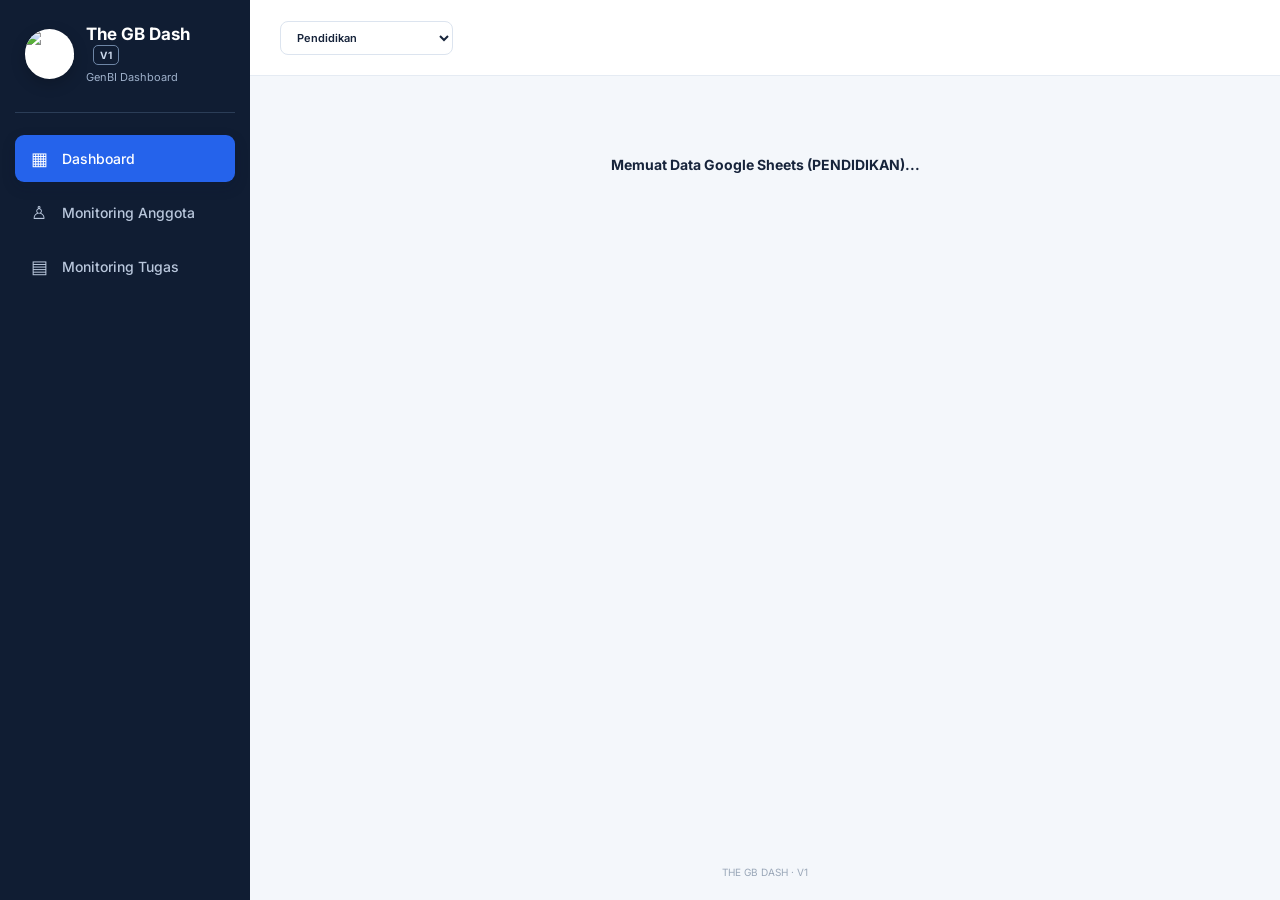
==== index.html @ dbc4c05d "Add files via upload" ====
<!DOCTYPE html>
<html lang="id">
<head>
  <meta charset="UTF-8">
  <meta name="viewport" content="width=device-width, initial-scale=1.0">
  <meta name="theme-color" content="#101d33">
  <title>The GB Dash | GenBI Dashboard</title>
  <link rel="stylesheet" href="style.css">
</head>
<body>
  <div class="app-shell">
    <aside class="sidebar" id="sidebar">
      <div class="brand">
        <div class="brand-mark"><img src="Logo Genbi.jpeg" alt="Logo GenBI"></div>
        <div class="brand-title"><strong>The GB Dash <span class="version-badge">V1</span></strong><small>GenBI Dashboard</small></div>
      </div>
      <nav class="nav">
        <button class="nav-item active" data-page="overview"><span>▦</span> Dashboard</button>
        <button class="nav-item" data-page="members"><span>♙</span> Monitoring Anggota</button>
        <button class="nav-item" data-page="tasks"><span>▤</span> Monitoring Tugas</button>
      </nav>
      <div class="nav-bottom">
        
      </div>
    </aside>

    <main class="main">
      <header class="topbar">
        <button class="mobile-menu" id="menuBtn" aria-label="Buka menu">☰</button>
        <div class="top-actions">
          <select id="divisionSelect" class="select" style="font-weight: 600; padding: 8px 12px; border-radius: 8px;">
            <option value="pendidikan">Pendidikan</option>
            <option value="inti">Pengurus Inti</option>
            <option value="pubsos">Publikasi & Sosialisasi</option>
            <option value="pengabdian">Pengabdian Masyarakat</option>
            <option value="kewirausahaan">Kewirausahaan</option>
            <option value="lingkungan">Lingkungan Hidup</option>
          </select>
        </div>
      </header>
      <section class="content" id="content"></section>
      <footer>THE GB DASH · V1</footer>
    </main>
  </div>
 <!-- Modal Add / Upload Proker -->
<dialog class="modal" id="uploadModal">
  <div style="padding:24px; max-width: 500px; width: 100%;">
    <div class="modal-head">
      <div>
        <p class="eyebrow">MONITORING PROKER</p>
        <h2 id="modalProkerTitle">Update Proker</h2>
      </div>
      <button class="icon-btn" type="button" onclick="document.getElementById('uploadModal').close()">×</button>
    </div>
    <form id="prokerForm" onsubmit="handleSaveProker(event)">
      <input type="hidden" id="formProkerId">
      
      <div class="field" style="margin-bottom:12px">
        <label>Penanggung Jawab (PIC)</label>
        <input type="text" id="formPic" placeholder="Nama PIC / Penanggung jawab">
      </div>

      <div style="display: flex; gap: 12px; margin-bottom: 12px;">
        <div class="field" style="flex: 1;">
          <label>Progres (%) [0-100]</label>
          <input type="number" id="formProgres" min="0" max="100" required>
        </div>
        <div class="field" style="flex: 1;">
          <label>Status Proker</label>
          <select id="formStatus">
            <option value="Belum Mulai">Belum Mulai</option>
            <option value="Proses">Proses</option>
            <option value="Terkendala">Terkendala</option>
            <option value="Selesai">Selesai</option>
          </select>
        </div>
      </div>

      <div class="field" style="margin-bottom:12px">
        <label>Link Bukti (Pisahkan dengan Enter jika lebih dari 1)</label>
        <textarea id="formLinkBukti" placeholder="Masukkan link gdrive, youtube, dsb..."></textarea>
      </div>

      <div class="field" style="margin-bottom:12px">
        <label>Catatan</label>
        <textarea id="formCatatan" placeholder="Catatan atau kendala proker..."></textarea>
      </div>
      
      <div class="field" style="margin-bottom:16px">
        <label>Tenggat Waktu</label>
        <input type="date" id="formTenggat">
      </div>

      <div class="modal-actions">
        <button class="btn btn-light" type="button" onclick="document.getElementById('uploadModal').close()">Batal</button>
        <button class="btn btn-primary" type="submit">Simpan Perubahan</button>
      </div>
    </form>
  </div>
</dialog>
  <div class="toast" id="toast" role="status"></div>
  <script src="script.js"></script>
</body>
</html>
---- style.css ----
@import url('https://fonts.googleapis.com/css2?family=Inter:wght@400;500;600;700;800&display=swap');
:root{--navy:#101d33;--navy2:#182b48;--blue:#2563eb;--blue2:#eaf1ff;--ink:#17243b;--muted:#71819a;--line:#e5ebf3;--bg:#f4f7fb;--white:#fff;--green:#15966a;--orange:#e88a22;--purple:#7c50d8;--shadow:0 5px 18px rgba(24,45,77,.045)}
*{box-sizing:border-box}body{margin:0;font-family:Inter,Arial,sans-serif;color:var(--ink);background:var(--bg);font-size:14px}button,input,select,textarea{font:inherit}button{cursor:pointer}.app-shell{min-height:100vh}.sidebar{position:fixed;inset:0 auto 0 0;width:250px;background:var(--navy);color:#d8e2f1;padding:24px 15px;display:flex;flex-direction:column;z-index:20}.brand{display:flex;align-items:center;gap:12px;padding:0 10px 28px;border-bottom:1px solid #2b3d57}.brand-mark{height:42px;width:42px;border-radius:13px;background:linear-gradient(145deg,#72a5ff,#2457dc);display:grid;place-items:center;font-size:24px;font-weight:800;color:white;box-shadow:0 5px 15px #0003}.brand strong{display:block;color:#fff;font-size:17px}.brand small{display:block;color:#9eb0ca;margin-top:5px;font-size:11px}.nav{display:grid;gap:7px;margin-top:22px}.nav-item{border:0;background:transparent;color:#b9c7dc;text-align:left;display:flex;align-items:center;gap:13px;padding:13px 14px;border-radius:9px;font-weight:500;transition:.15s}.nav-item span{width:20px;text-align:center;font-size:18px}.nav-item:hover{background:#203653;color:white}.nav-item.active{background:var(--blue);color:white;box-shadow:0 5px 14px #0b153333}.nav-bottom{margin-top:auto}.sidebar-foot{border-top:1px solid #2b3d57;padding:20px 10px 0;color:#9eb0ca;font-size:11px;line-height:1.8}.sidebar-foot span{color:#6f84a2}.main{margin-left:250px;min-height:100vh;display:flex;flex-direction:column}.topbar{height:76px;background:#fff;border-bottom:1px solid var(--line);display:flex;align-items:center;justify-content:space-between;padding:0 30px;gap:20px;position:sticky;top:0;z-index:10}.search-wrap{display:flex;align-items:center;gap:10px;background:#f8fafc;border:1px solid var(--line);border-radius:9px;padding:0 14px;width:min(490px,55%);height:42px;color:#8392a8}.search-wrap span{font-size:24px}.search-wrap input{border:0;outline:0;background:transparent;width:100%;color:var(--ink)}.top-actions{display:flex;align-items:center;gap:12px}.demo-pill{font-size:10px;font-weight:800;letter-spacing:.6px;color:#98641b;background:#fff5df;border-radius:20px;padding:8px 10px;white-space:nowrap}.demo-pill i{display:inline-block;width:6px;height:6px;border-radius:50%;background:#e9a12e;margin-right:5px}.avatar{width:38px;height:38px;border-radius:50%;background:#eaf1ff;color:var(--blue);display:grid;place-items:center;font-weight:800}.user-meta strong,.user-meta small{display:block}.user-meta strong{font-size:12px}.user-meta small{color:var(--muted);font-size:11px;margin-top:4px}.mobile-menu{display:none;border:0;background:none;font-size:23px}.content{padding:30px;flex:1;max-width:1700px;width:100%;margin:0 auto}.page-head{display:flex;justify-content:space-between;align-items:flex-start;gap:20px;margin-bottom:25px}.eyebrow{font-size:10px;letter-spacing:2px;font-weight:800;color:#7b8da8;margin:0 0 8px}.page-head h1{font-size:29px;letter-spacing:-.7px;margin:0 0 9px}.subtitle{margin:0;color:var(--muted);line-height:1.6}.head-actions{display:flex;gap:9px;flex-wrap:wrap}.btn{border:1px solid transparent;border-radius:8px;padding:10px 14px;font-weight:600;font-size:12px;display:inline-flex;align-items:center;justify-content:center;gap:7px}.btn-primary{background:var(--blue);color:white}.btn-primary:hover{background:#1c4fc6}.btn-light{background:white;border-color:var(--line);color:#42536b}.btn-danger{background:#fff0f0;color:#b93a3a;border-color:#f7d5d5}.stats-grid{display:grid;grid-template-columns:repeat(4,minmax(0,1fr));gap:15px;margin-bottom:18px}.stat-card{background:#fff;border:1px solid var(--line);border-radius:12px;padding:20px;box-shadow:var(--shadow);min-width:0}.stat-top{display:flex;justify-content:space-between;align-items:center;gap:8px}.stat-label{font-size:12px;color:#53647d;font-weight:600}.stat-icon{width:39px;height:39px;border-radius:12px;display:grid;place-items:center;font-size:18px}.blue{background:#eaf1ff;color:#2765df}.green{background:#e5f7ef;color:#15966a}.purple{background:#f0eaff;color:#8054d6}.orange{background:#fff1df;color:#d9821c}.stat-value{font-size:30px;font-weight:800;letter-spacing:-1px;margin:17px 0 7px}.stat-foot{font-size:11px;color:#8a98ac}.dashboard-grid{display:grid;grid-template-columns:1.5fr 1fr;gap:17px;margin-bottom:17px}.panel{background:white;border:1px solid var(--line);border-radius:12px;padding:21px;box-shadow:var(--shadow);min-width:0}.panel-head{display:flex;justify-content:space-between;align-items:center;gap:12px;margin-bottom:18px}.panel-head h2{font-size:15px;margin:0}.panel-head p{font-size:11px;color:var(--muted);margin:6px 0 0}.select,.field input,.field select,.field textarea{border:1px solid #dce4ef;border-radius:8px;background:#fff;padding:10px 11px;color:var(--ink);outline-color:#a8c4ff}.select{font-size:11px}.chart{height:210px;display:flex;align-items:flex-end;justify-content:space-around;padding:12px 10px 0;border-bottom:1px solid var(--line);background:repeating-linear-gradient(to bottom,transparent 0,transparent 48px,#edf1f7 49px,#edf1f7 50px);position:relative}.chart-empty{position:absolute;inset:0;display:grid;place-content:center;text-align:center;color:#8997aa;font-size:12px;gap:8px}.chart-empty b{font-size:24px;color:#b7c3d3}.chart-labels{display:flex;justify-content:space-around;color:#8492a7;font-size:10px;margin-top:10px}.donut-wrap{display:flex;align-items:center;justify-content:center;gap:22px;min-height:210px}.donut{width:145px;height:145px;border-radius:50%;background:conic-gradient(#dce3ed 0 100%);display:grid;place-items:center;position:relative;flex-shrink:0}.donut:after{content:"";position:absolute;width:95px;height:95px;background:white;border-radius:50%}.donut-center{z-index:1;text-align:center}.donut-center strong{display:block;font-size:23px}.donut-center small{font-size:10px;color:var(--muted)}.legend{display:grid;gap:13px;font-size:11px;min-width:120px}.legend-row{display:flex;align-items:center;gap:8px}.dot{width:9px;height:9px;border-radius:50%;display:inline-block}.legend-row strong{margin-left:auto}.activity-list{display:grid;gap:17px}.activity{display:flex;gap:11px;align-items:center}.activity-icon{width:36px;height:36px;border-radius:11px;display:grid;place-items:center;flex-shrink:0}.activity-text{min-width:0;flex:1}.activity-text strong{font-size:11px;display:block}.activity-text small{display:block;color:var(--muted);font-size:10px;margin-top:5px}.activity-time{font-size:10px;color:#91a0b3;white-space:nowrap}.lower-grid{display:grid;grid-template-columns:1.25fr 1fr;gap:17px}.table-wrap{overflow:auto}table{border-collapse:collapse;width:100%;font-size:11px;white-space:nowrap}th{background:#f5f8fc;color:#52637c;text-align:left;font-weight:700;padding:12px 11px;border-bottom:1px solid var(--line)}td{padding:13px 11px;border-bottom:1px solid #edf1f6;color:#45556d}tbody tr:last-child td{border-bottom:0}.empty-cell{text-align:center;padding:45px 10px;color:#8795a9;white-space:normal}.empty-cell strong{display:block;color:#53647d;margin:10px 0 5px;font-size:12px}.toolbar{display:flex;gap:10px;flex-wrap:wrap;margin-bottom:16px}.toolbar input,.toolbar select{border:1px solid #dce4ef;border-radius:8px;padding:10px 12px;background:white;min-width:170px;color:var(--ink)}.toolbar input{flex:1}.badge{display:inline-flex;align-items:center;border-radius:30px;padding:5px 9px;font-size:10px;font-weight:700}.badge-gray{background:#eef2f7;color:#65758c}.badge-blue{background:#e9f1ff;color:#285dc1}.badge-green{background:#e4f7ed;color:#168052}.badge-orange{background:#fff1dc;color:#a96a13}.badge-red{background:#ffebeb;color:#b63e3e}.row-actions{display:flex;gap:6px}.mini-btn{border:1px solid var(--line);background:white;border-radius:6px;padding:6px 8px;font-size:11px;color:#53647d}.mini-btn:hover{background:#f4f7fb}.section-gap{margin-top:18px}.progress-track{height:7px;border-radius:20px;background:#edf1f6;overflow:hidden;min-width:85px}.progress-fill{height:100%;background:var(--blue);border-radius:20px}.notice{padding:13px 15px;border-radius:9px;background:#fff8e9;color:#8b641d;font-size:12px;line-height:1.6;margin-bottom:18px}.settings-grid{display:grid;grid-template-columns:1fr 1fr;gap:17px}.setting-box{background:#fff;border:1px solid var(--line);border-radius:12px;padding:22px}.setting-box h2{font-size:15px;margin:0 0 9px}.setting-box p{font-size:12px;color:var(--muted);line-height:1.7}.modal{border:0;border-radius:15px;padding:0;width:min(560px,calc(100% - 28px));box-shadow:0 25px 90px #10213b44}.modal::backdrop{background:#0a1830a8;backdrop-filter:blur(3px)}.modal form{padding:24px}.modal-head{display:flex;justify-content:space-between;align-items:flex-start;margin-bottom:20px}.modal-head h2{margin:0;font-size:21px}.icon-btn{border:0;background:#f1f4f8;border-radius:8px;width:34px;height:34px;font-size:23px;color:#617089}.modal-fields{display:grid;grid-template-columns:1fr 1fr;gap:14px}.field{display:grid;gap:7px}.field.full{grid-column:1/-1}.field label{font-size:11px;font-weight:700;color:#53647d}.field input,.field select,.field textarea{width:100%;font-size:12px}.field textarea{min-height:80px;resize:vertical}.modal-actions{display:flex;justify-content:flex-end;gap:9px;margin-top:24px}.toast{position:fixed;bottom:25px;right:25px;background:#172b48;color:white;padding:13px 18px;border-radius:9px;box-shadow:0 8px 30px #10213b33;font-size:12px;opacity:0;transform:translateY(10px);transition:.2s;pointer-events:none;z-index:50}.toast.show{opacity:1;transform:translateY(0)}footer{text-align:center;color:#9aa7b8;font-size:10px;padding:15px 20px 22px}footer span{margin:0 5px}
@media(max-width:1150px){.stats-grid{grid-template-columns:repeat(2,1fr)}.dashboard-grid,.lower-grid{grid-template-columns:1fr}.content{padding:23px}.topbar{padding:0 23px}}
@media(max-width:760px){.sidebar{transform:translateX(-100%);transition:.2s}.sidebar.open{transform:translateX(0);box-shadow:20px 0 50px #07132955}.main{margin-left:0}.topbar{height:66px;padding:0 15px;gap:10px}.mobile-menu{display:block}.search-wrap{width:auto;flex:1}.search-wrap input{font-size:12px}.top-actions{gap:7px}.demo-pill,.user-meta{display:none}.content{padding:20px 14px}.page-head{flex-direction:column}.page-head h1{font-size:25px}.stats-grid{gap:10px}.stat-card{padding:15px}.stat-value{font-size:25px}.panel{padding:16px}.donut-wrap{gap:12px;flex-wrap:wrap}.settings-grid{grid-template-columns:1fr}.modal-fields{grid-template-columns:1fr}.field.full{grid-column:auto}}
.brand-mark {
  width: 50px;
  height: 50px;
  border-radius: 50%;
  overflow: hidden;
  display: flex;
  align-items: center;
  justify-content: center;
  background: white;
}

.brand-mark img {
  width: 100%;
  height: 100%;
  object-fit: contain;
}
.version-badge{display:inline-block;vertical-align:middle;margin-left:7px;padding:3px 6px;border:1px solid #6e86a6;border-radius:5px;font-size:10px;letter-spacing:.4px;color:#cbd8eb;font-weight:700}
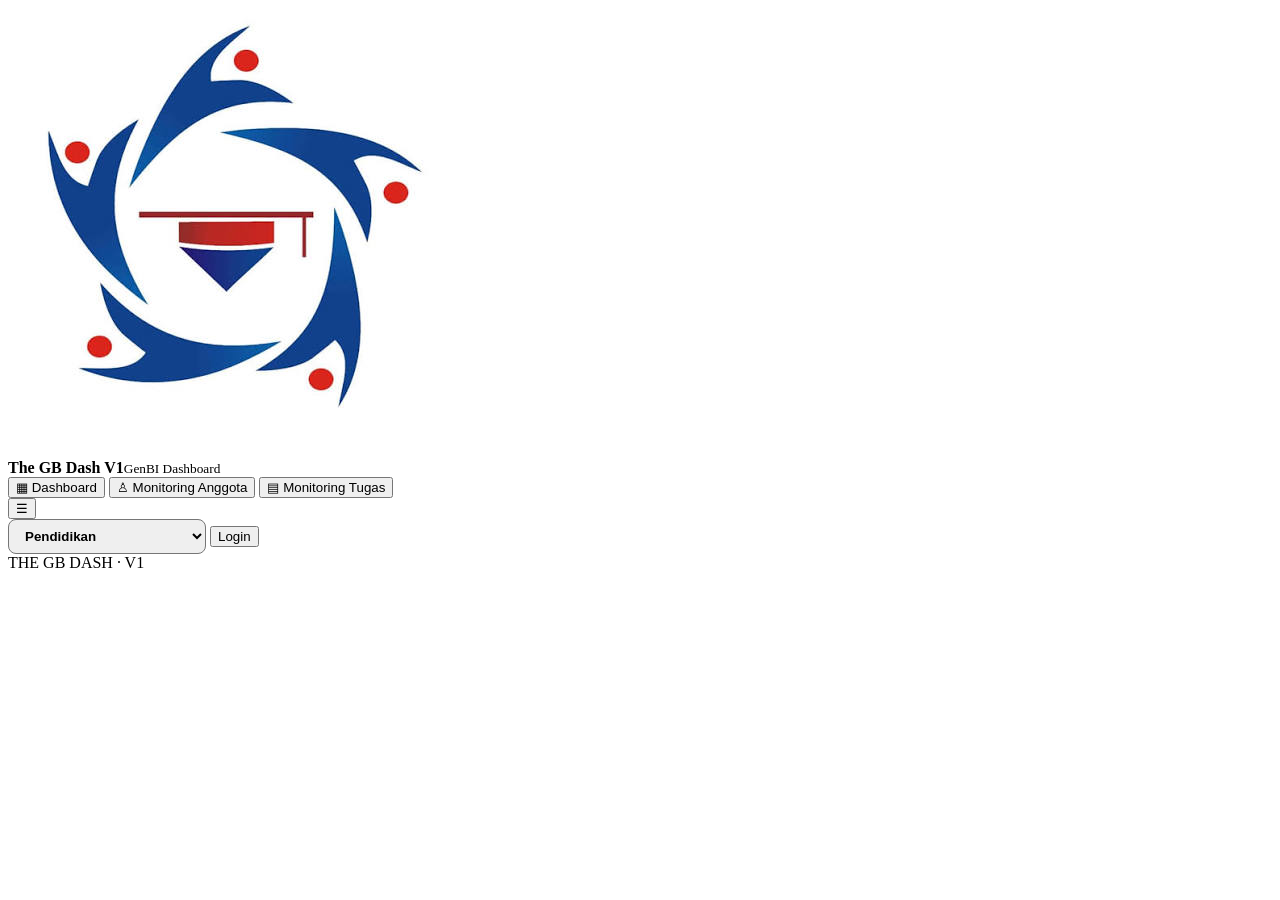
==== commit e3f7fff3: "Rename index2.html to index.html" ====
--- a/index.html
+++ b/index.html
@@ -1,104 +1,159 @@
-<!DOCTYPE html>
-<html lang="id">
-<head>
-  <meta charset="UTF-8">
-  <meta name="viewport" content="width=device-width, initial-scale=1.0">
-  <meta name="theme-color" content="#101d33">
-  <title>The GB Dash | GenBI Dashboard</title>
-  <link rel="stylesheet" href="style.css">
-</head>
-<body>
-  <div class="app-shell">
-    <aside class="sidebar" id="sidebar">
-      <div class="brand">
-        <div class="brand-mark"><img src="Logo Genbi.jpeg" alt="Logo GenBI"></div>
-        <div class="brand-title"><strong>The GB Dash <span class="version-badge">V1</span></strong><small>GenBI Dashboard</small></div>
-      </div>
-      <nav class="nav">
-        <button class="nav-item active" data-page="overview"><span>▦</span> Dashboard</button>
-        <button class="nav-item" data-page="members"><span>♙</span> Monitoring Anggota</button>
-        <button class="nav-item" data-page="tasks"><span>▤</span> Monitoring Tugas</button>
-      </nav>
-      <div class="nav-bottom">
-        
-      </div>
-    </aside>
-
-    <main class="main">
-      <header class="topbar">
-        <button class="mobile-menu" id="menuBtn" aria-label="Buka menu">☰</button>
-        <div class="top-actions">
-          <select id="divisionSelect" class="select" style="font-weight: 600; padding: 8px 12px; border-radius: 8px;">
-            <option value="pendidikan">Pendidikan</option>
-            <option value="inti">Pengurus Inti</option>
-            <option value="pubsos">Publikasi & Sosialisasi</option>
-            <option value="pengabdian">Pengabdian Masyarakat</option>
-            <option value="kewirausahaan">Kewirausahaan</option>
-            <option value="lingkungan">Lingkungan Hidup</option>
-          </select>
-        </div>
-      </header>
-      <section class="content" id="content"></section>
-      <footer>THE GB DASH · V1</footer>
-    </main>
-  </div>
- <!-- Modal Add / Upload Proker -->
-<dialog class="modal" id="uploadModal">
-  <div style="padding:24px; max-width: 500px; width: 100%;">
-    <div class="modal-head">
-      <div>
-        <p class="eyebrow">MONITORING PROKER</p>
-        <h2 id="modalProkerTitle">Update Proker</h2>
-      </div>
-      <button class="icon-btn" type="button" onclick="document.getElementById('uploadModal').close()">×</button>
-    </div>
-    <form id="prokerForm" onsubmit="handleSaveProker(event)">
-      <input type="hidden" id="formProkerId">
-      
-      <div class="field" style="margin-bottom:12px">
-        <label>Penanggung Jawab (PIC)</label>
-        <input type="text" id="formPic" placeholder="Nama PIC / Penanggung jawab">
-      </div>
-
-      <div style="display: flex; gap: 12px; margin-bottom: 12px;">
-        <div class="field" style="flex: 1;">
-          <label>Progres (%) [0-100]</label>
-          <input type="number" id="formProgres" min="0" max="100" required>
-        </div>
-        <div class="field" style="flex: 1;">
-          <label>Status Proker</label>
-          <select id="formStatus">
-            <option value="Belum Mulai">Belum Mulai</option>
-            <option value="Proses">Proses</option>
-            <option value="Terkendala">Terkendala</option>
-            <option value="Selesai">Selesai</option>
-          </select>
-        </div>
-      </div>
-
-      <div class="field" style="margin-bottom:12px">
-        <label>Link Bukti (Pisahkan dengan Enter jika lebih dari 1)</label>
-        <textarea id="formLinkBukti" placeholder="Masukkan link gdrive, youtube, dsb..."></textarea>
-      </div>
-
-      <div class="field" style="margin-bottom:12px">
-        <label>Catatan</label>
-        <textarea id="formCatatan" placeholder="Catatan atau kendala proker..."></textarea>
-      </div>
-      
-      <div class="field" style="margin-bottom:16px">
-        <label>Tenggat Waktu</label>
-        <input type="date" id="formTenggat">
-      </div>
-
-      <div class="modal-actions">
-        <button class="btn btn-light" type="button" onclick="document.getElementById('uploadModal').close()">Batal</button>
-        <button class="btn btn-primary" type="submit">Simpan Perubahan</button>
-      </div>
-    </form>
-  </div>
-</dialog>
-  <div class="toast" id="toast" role="status"></div>
-  <script src="script.js"></script>
-</body>
-</html>+<!DOCTYPE html>
+<html lang="id">
+<head>
+  <meta charset="UTF-8">
+  <meta name="viewport" content="width=device-width, initial-scale=1.0">
+  <meta name="theme-color" content="#101d33">
+  <title>The GB Dash | GenBI Dashboard</title>
+  <link rel="stylesheet" href="style.css">
+</head>
+<body>
+  <div class="app-shell">
+    <aside class="sidebar" id="sidebar">
+      <div class="brand">
+        <div class="brand-mark"><img src="Logo Genbi.jpeg" alt="Logo GenBI"></div>
+        <div class="brand-title"><strong>The GB Dash <span class="version-badge">V1</span></strong><small>GenBI Dashboard</small></div>
+      </div>
+      <nav class="nav">
+        <button class="nav-item active" data-page="overview"><span>▦</span> Dashboard</button>
+        <button class="nav-item" data-page="members"><span>♙</span> Monitoring Anggota</button>
+        <button class="nav-item" data-page="tasks"><span>▤</span> Monitoring Tugas</button>
+      </nav>
+      <div class="nav-bottom">
+        
+      </div>
+    </aside>
+
+    <!-- Tambahan id="mainContent" untuk fungsi toggle sidebar -->
+    <main class="main" id="mainContent">
+      <header class="topbar">
+        <button class="mobile-menu" id="menuBtn" aria-label="Buka menu">☰</button>
+        <div class="top-actions">
+          <select id="divisionSelect" class="select" style="font-weight: 600; padding: 8px 12px; border-radius: 8px;">
+            <option value="pendidikan">Pendidikan</option>
+            <option value="inti">Pengurus Inti</option>
+            <option value="pubsos">Publikasi & Sosialisasi</option>
+            <option value="pengabdian">Pengabdian Masyarakat</option>
+            <option value="kewirausahaan">Kewirausahaan</option>
+            <option value="lingkungan">Lingkungan Hidup</option>
+          </select>
+          <!-- Tambahan Tombol Login Sistem -->
+          <button class="btn btn-primary" id="loginBtn" onclick="handleAuth()">Login</button>
+        </div>
+      </header>
+      <section class="content" id="content"></section>
+      <footer>THE GB DASH · V1</footer>
+    </main>
+  </div>
+  
+ <!-- Modal Add / Upload Proker (KODE ASLI) -->
+<dialog class="modal" id="uploadModal">
+  <div style="padding:24px; max-width: 500px; width: 100%;">
+    <div class="modal-head">
+      <div>
+        <p class="eyebrow">MONITORING PROKER</p>
+        <h2 id="modalProkerTitle">Update Proker</h2>
+      </div>
+      <button class="icon-btn" type="button" onclick="document.getElementById('uploadModal').close()">×</button>
+    </div>
+    <form id="prokerForm" onsubmit="handleSaveProker(event)">
+      <input type="hidden" id="formProkerId">
+      
+      <div class="field" style="margin-bottom:12px">
+        <label>Penanggung Jawab (PIC)</label>
+        <input type="text" id="formPic" placeholder="Nama PIC / Penanggung jawab">
+      </div>
+
+      <div style="display: flex; gap: 12px; margin-bottom: 12px;">
+        <div class="field" style="flex: 1;">
+          <label>Progres (%) [0-100]</label>
+          <input type="number" id="formProgres" min="0" max="100" required>
+        </div>
+        <div class="field" style="flex: 1;">
+          <label>Status Proker</label>
+          <select id="formStatus">
+            <option value="Belum Mulai">Belum Mulai</option>
+            <option value="Proses">Proses</option>
+            <option value="Terkendala">Terkendala</option>
+            <option value="Selesai">Selesai</option>
+          </select>
+        </div>
+      </div>
+
+      <div class="field" style="margin-bottom:12px">
+        <label>Link Bukti (Pisahkan dengan Enter jika lebih dari 1)</label>
+        <textarea id="formLinkBukti" placeholder="Masukkan link gdrive, youtube, dsb..."></textarea>
+      </div>
+
+      <div class="field" style="margin-bottom:12px">
+        <label>Catatan</label>
+        <textarea id="formCatatan" placeholder="Catatan atau kendala proker..."></textarea>
+      </div>
+      
+      <div class="field" style="margin-bottom:16px">
+        <label>Tenggat Waktu</label>
+        <input type="date" id="formTenggat">
+      </div>
+
+      <div class="modal-actions">
+        <button class="btn btn-light" type="button" onclick="document.getElementById('uploadModal').close()">Batal</button>
+        <button class="btn btn-primary" type="submit">Simpan Perubahan</button>
+      </div>
+    </form>
+  </div>
+</dialog>
+
+<!-- TAMBAHAN BARU: Modal Detail Anggota -->
+<dialog class="modal" id="memberModal">
+  <div style="padding:24px; max-width: 650px; width: 100%;">
+    <div class="modal-head">
+      <div>
+        <p class="eyebrow">DETAIL ANGGOTA</p>
+        <h2 id="detailNama">Nama Lengkap</h2>
+      </div>
+      <button class="icon-btn" type="button" onclick="document.getElementById('memberModal').close()">×</button>
+    </div>
+    <div class="stats-grid" id="detailStats" style="margin-bottom: 20px;"></div>
+    <div class="panel">
+      <div class="panel-head">
+        <div>
+          <h2>Riwayat Aktivitas & Poin</h2>
+          <p>Hanya menampilkan riwayat dan poin untuk anggota terkait.</p>
+        </div>
+      </div>
+      <div class="table-wrap">
+        <table>
+          <thead>
+            <tr>
+              <th style="width: 120px;">Tanggal</th>
+              <th>Aktivitas & Catatan</th>
+            </tr>
+          </thead>
+          <tbody id="detailTrackerBody">
+            <tr><td colspan="2" class="empty-cell">Memuat riwayat...</td></tr>
+          </tbody>
+        </table>
+      </div>
+    </div>
+  </div>
+</dialog>
+
+<!-- TAMBAHAN BARU: Modal Viewer Bukti -->
+<dialog class="modal" id="buktiModal">
+  <div style="padding:24px; max-width: 800px; width: 100%; height: 75vh; display: flex; flex-direction: column;">
+    <div class="modal-head">
+      <div>
+        <p class="eyebrow">VIEWER DOKUMEN</p>
+        <h2>Bukti Proker</h2>
+      </div>
+      <button class="icon-btn" type="button" onclick="document.getElementById('buktiModal').close()">×</button>
+    </div>
+    <div id="buktiContent" style="flex:1; overflow:auto; background:#f4f7fb; border-radius:12px; padding: 10px; display: grid; place-items: center;">
+    </div>
+  </div>
+</dialog>
+
+  <div class="toast" id="toast" role="status"></div>
+  <script src="script.js"></script>
+</body>
+</html>
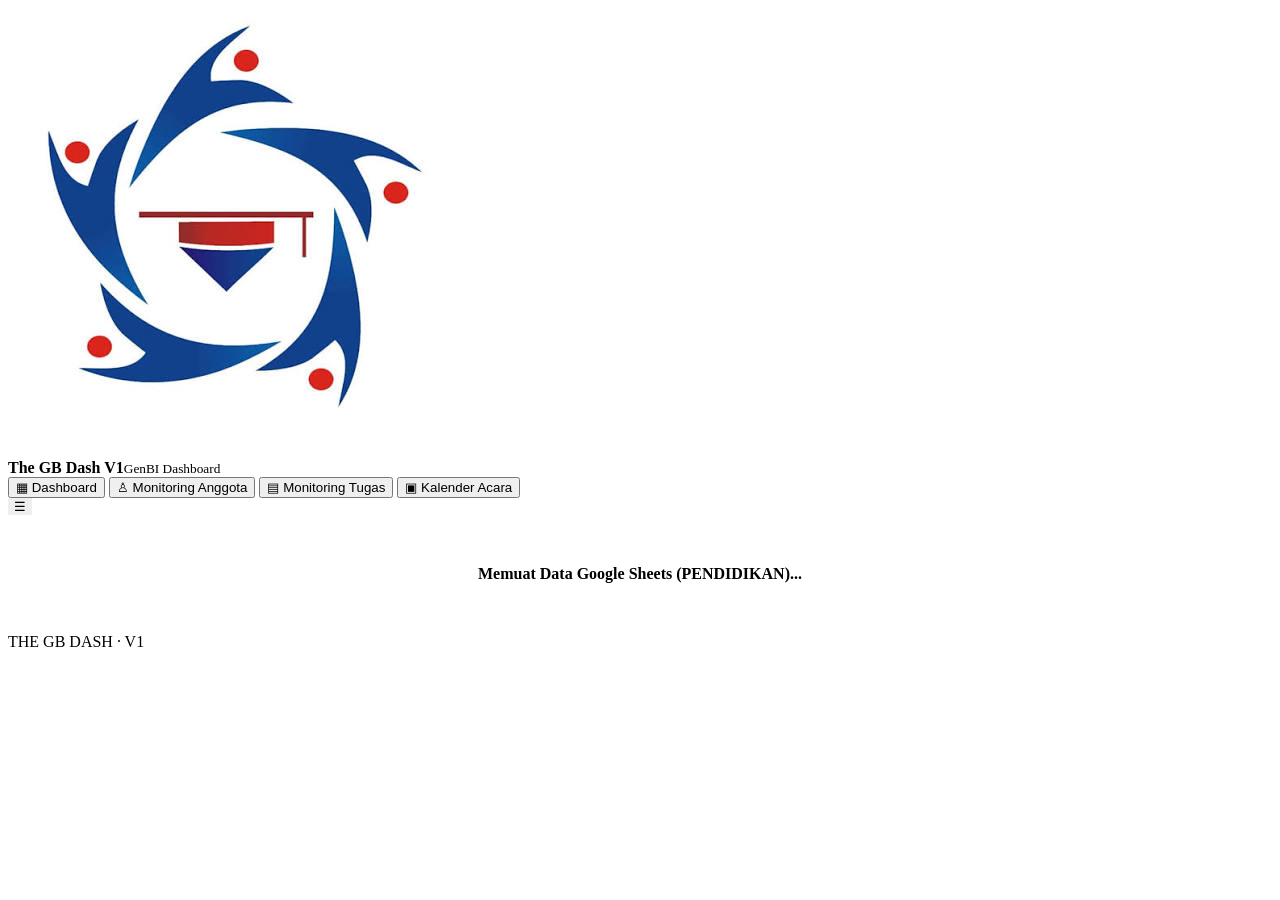
==== commit 344bcf67: "Update index.html" ====
--- a/index.html
+++ b/index.html
@@ -18,141 +18,23 @@
         <button class="nav-item active" data-page="overview"><span>▦</span> Dashboard</button>
         <button class="nav-item" data-page="members"><span>♙</span> Monitoring Anggota</button>
         <button class="nav-item" data-page="tasks"><span>▤</span> Monitoring Tugas</button>
+        <button class="nav-item" data-page="activities"><span>▣</span> Kalender Acara</button>
       </nav>
       <div class="nav-bottom">
         
       </div>
     </aside>
 
-    <!-- Tambahan id="mainContent" untuk fungsi toggle sidebar -->
-    <main class="main" id="mainContent">
+    <main class="main">
       <header class="topbar">
         <button class="mobile-menu" id="menuBtn" aria-label="Buka menu">☰</button>
-        <div class="top-actions">
-          <select id="divisionSelect" class="select" style="font-weight: 600; padding: 8px 12px; border-radius: 8px;">
-            <option value="pendidikan">Pendidikan</option>
-            <option value="inti">Pengurus Inti</option>
-            <option value="pubsos">Publikasi & Sosialisasi</option>
-            <option value="pengabdian">Pengabdian Masyarakat</option>
-            <option value="kewirausahaan">Kewirausahaan</option>
-            <option value="lingkungan">Lingkungan Hidup</option>
-          </select>
-          <!-- Tambahan Tombol Login Sistem -->
-          <button class="btn btn-primary" id="loginBtn" onclick="handleAuth()">Login</button>
-        </div>
+        
       </header>
       <section class="content" id="content"></section>
       <footer>THE GB DASH · V1</footer>
     </main>
   </div>
-  
- <!-- Modal Add / Upload Proker (KODE ASLI) -->
-<dialog class="modal" id="uploadModal">
-  <div style="padding:24px; max-width: 500px; width: 100%;">
-    <div class="modal-head">
-      <div>
-        <p class="eyebrow">MONITORING PROKER</p>
-        <h2 id="modalProkerTitle">Update Proker</h2>
-      </div>
-      <button class="icon-btn" type="button" onclick="document.getElementById('uploadModal').close()">×</button>
-    </div>
-    <form id="prokerForm" onsubmit="handleSaveProker(event)">
-      <input type="hidden" id="formProkerId">
-      
-      <div class="field" style="margin-bottom:12px">
-        <label>Penanggung Jawab (PIC)</label>
-        <input type="text" id="formPic" placeholder="Nama PIC / Penanggung jawab">
-      </div>
-
-      <div style="display: flex; gap: 12px; margin-bottom: 12px;">
-        <div class="field" style="flex: 1;">
-          <label>Progres (%) [0-100]</label>
-          <input type="number" id="formProgres" min="0" max="100" required>
-        </div>
-        <div class="field" style="flex: 1;">
-          <label>Status Proker</label>
-          <select id="formStatus">
-            <option value="Belum Mulai">Belum Mulai</option>
-            <option value="Proses">Proses</option>
-            <option value="Terkendala">Terkendala</option>
-            <option value="Selesai">Selesai</option>
-          </select>
-        </div>
-      </div>
-
-      <div class="field" style="margin-bottom:12px">
-        <label>Link Bukti (Pisahkan dengan Enter jika lebih dari 1)</label>
-        <textarea id="formLinkBukti" placeholder="Masukkan link gdrive, youtube, dsb..."></textarea>
-      </div>
-
-      <div class="field" style="margin-bottom:12px">
-        <label>Catatan</label>
-        <textarea id="formCatatan" placeholder="Catatan atau kendala proker..."></textarea>
-      </div>
-      
-      <div class="field" style="margin-bottom:16px">
-        <label>Tenggat Waktu</label>
-        <input type="date" id="formTenggat">
-      </div>
-
-      <div class="modal-actions">
-        <button class="btn btn-light" type="button" onclick="document.getElementById('uploadModal').close()">Batal</button>
-        <button class="btn btn-primary" type="submit">Simpan Perubahan</button>
-      </div>
-    </form>
-  </div>
-</dialog>
-
-<!-- TAMBAHAN BARU: Modal Detail Anggota -->
-<dialog class="modal" id="memberModal">
-  <div style="padding:24px; max-width: 650px; width: 100%;">
-    <div class="modal-head">
-      <div>
-        <p class="eyebrow">DETAIL ANGGOTA</p>
-        <h2 id="detailNama">Nama Lengkap</h2>
-      </div>
-      <button class="icon-btn" type="button" onclick="document.getElementById('memberModal').close()">×</button>
-    </div>
-    <div class="stats-grid" id="detailStats" style="margin-bottom: 20px;"></div>
-    <div class="panel">
-      <div class="panel-head">
-        <div>
-          <h2>Riwayat Aktivitas & Poin</h2>
-          <p>Hanya menampilkan riwayat dan poin untuk anggota terkait.</p>
-        </div>
-      </div>
-      <div class="table-wrap">
-        <table>
-          <thead>
-            <tr>
-              <th style="width: 120px;">Tanggal</th>
-              <th>Aktivitas & Catatan</th>
-            </tr>
-          </thead>
-          <tbody id="detailTrackerBody">
-            <tr><td colspan="2" class="empty-cell">Memuat riwayat...</td></tr>
-          </tbody>
-        </table>
-      </div>
-    </div>
-  </div>
-</dialog>
-
-<!-- TAMBAHAN BARU: Modal Viewer Bukti -->
-<dialog class="modal" id="buktiModal">
-  <div style="padding:24px; max-width: 800px; width: 100%; height: 75vh; display: flex; flex-direction: column;">
-    <div class="modal-head">
-      <div>
-        <p class="eyebrow">VIEWER DOKUMEN</p>
-        <h2>Bukti Proker</h2>
-      </div>
-      <button class="icon-btn" type="button" onclick="document.getElementById('buktiModal').close()">×</button>
-    </div>
-    <div id="buktiContent" style="flex:1; overflow:auto; background:#f4f7fb; border-radius:12px; padding: 10px; display: grid; place-items: center;">
-    </div>
-  </div>
-</dialog>
-
+  <dialog class="modal" id="detailModal"><div style="padding:24px"><div class="modal-head"><div><p class="eyebrow">DETAIL ACARA</p><h2 id="detailTitle">Detail Acara</h2></div><button class="icon-btn" type="button" aria-label="Tutup" onclick="document.getElementById('detailModal').close()">×</button></div><div id="detailBody" class="detail-body"></div><div class="modal-actions"><button class="btn btn-light" type="button" onclick="document.getElementById('detailModal').close()">Tutup</button></div></div></dialog>
   <div class="toast" id="toast" role="status"></div>
   <script src="script.js"></script>
 </body>
--- a/style.css
+++ b/style.css
@@ -0,0 +1,48 @@
+/* ================= TAMBAHAN FITUR V1.1 ================= */
+/* Sidebar Toggle & Animations */
+.sidebar { transition: transform 0.3s ease, width 0.3s ease; }
+.main { transition: margin-left 0.3s ease; }
+
+.sidebar.collapsed { width: 85px; }
+.sidebar.collapsed .brand-title,
+.sidebar.collapsed .sidebar-foot { display: none; }
+.sidebar.collapsed .nav-item { flex-direction: column; text-align: center; font-size: 10px; gap: 5px; padding: 12px 5px; }
+.sidebar.collapsed .nav-item span { font-size: 22px; width: auto; }
+.main.expanded { margin-left: 85px; }
+
+/* Responsive adjustments */
+@media (max-width: 760px) {
+  .desktop-menu { display: none !important; }
+  .sidebar.collapsed { width: 250px; transform: translateX(-100%); } /* reset ke default hp */
+  .main.expanded { margin-left: 0; }
+}
+
+/* Modal extra styling */
+.modal::backdrop { background: rgba(10, 24, 48, 0.65); backdrop-filter: blur(4px); }
+.modal { animation: modalFadeIn 0.3s ease forwards; }
+
+@keyframes modalFadeIn {
+  from { opacity: 0; transform: translateY(-20px); }
+  to { opacity: 1; transform: translateY(0); }
+}
+
+.auth-badge {
+  display: inline-block; padding: 6px 12px; border-radius: 20px;
+  background: var(--blue2); color: var(--blue); font-weight: 700; font-size: 12px;
+}
+.logout-btn {
+  background: #fff0f0; color: #b93a3a; padding: 6px 12px; border-radius: 20px; border: none; font-size:12px; font-weight:600; cursor:pointer;
+}
+.logout-btn:hover { background: #f7d5d5; }
+/* --- TAMBAHAN UNTUK FITUR BARU --- */
+.sidebar { transition: transform 0.3s ease, width 0.3s ease, padding 0.3s ease; overflow-x: hidden; }
+.sidebar.collapsed { width: 0; padding: 24px 0; transform: translateX(-100%); }
+.main { transition: margin-left 0.3s ease; }
+.main.expanded { margin-left: 0; }
+
+@media(min-width: 761px){
+  .mobile-menu { display: block !important; cursor: pointer; border: 1px solid var(--line); }
+}
+
+iframe { border-radius: 8px; }
+.mini-btn { cursor: pointer; }
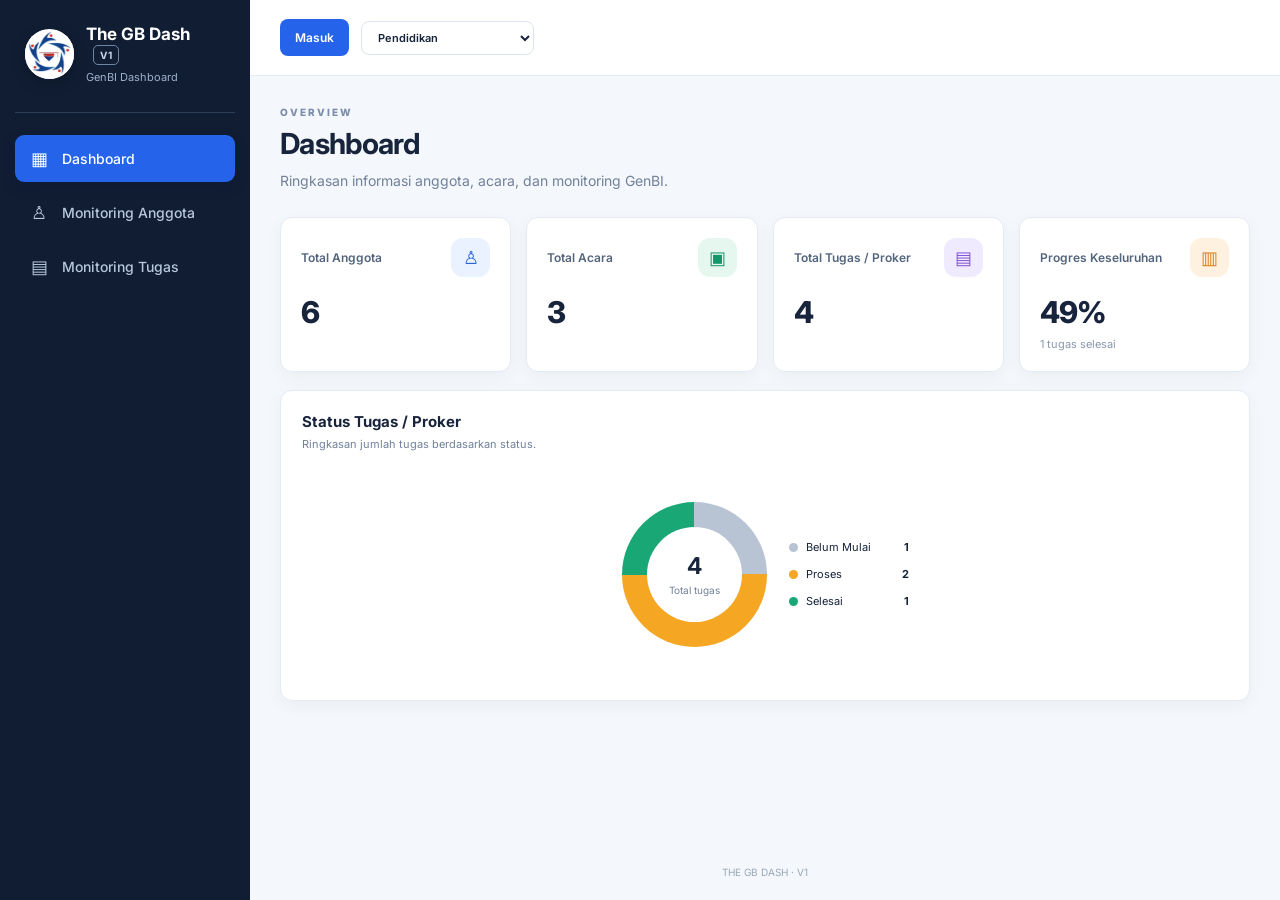
==== commit de095b47: "Update index.html" ====
--- a/index.html
+++ b/index.html
@@ -18,7 +18,6 @@
         <button class="nav-item active" data-page="overview"><span>▦</span> Dashboard</button>
         <button class="nav-item" data-page="members"><span>♙</span> Monitoring Anggota</button>
         <button class="nav-item" data-page="tasks"><span>▤</span> Monitoring Tugas</button>
-        <button class="nav-item" data-page="activities"><span>▣</span> Kalender Acara</button>
       </nav>
       <div class="nav-bottom">
         
@@ -28,13 +27,79 @@
     <main class="main">
       <header class="topbar">
         <button class="mobile-menu" id="menuBtn" aria-label="Buka menu">☰</button>
-        
+        <div class="top-actions">
+          <button class="btn btn-primary" id="loginBtn" type="button" onclick="toast('Login Google segera hadir (Tahap 2)')">Masuk</button>
+          <span id="userBadge" class="demo-pill" style="display:none"></span>
+          <select id="divisionSelect" class="select" style="font-weight: 600; padding: 8px 12px; border-radius: 8px;">
+            <option value="pendidikan">Pendidikan</option>
+            <option value="inti">Pengurus Inti</option>
+            <option value="pubsos">Publikasi & Sosialisasi</option>
+            <option value="pengabdian">Pengabdian Masyarakat</option>
+            <option value="kewirausahaan">Kewirausahaan</option>
+            <option value="lingkungan">Lingkungan Hidup</option>
+          </select>
+        </div>
       </header>
       <section class="content" id="content"></section>
       <footer>THE GB DASH · V1</footer>
     </main>
   </div>
-  <dialog class="modal" id="detailModal"><div style="padding:24px"><div class="modal-head"><div><p class="eyebrow">DETAIL ACARA</p><h2 id="detailTitle">Detail Acara</h2></div><button class="icon-btn" type="button" aria-label="Tutup" onclick="document.getElementById('detailModal').close()">×</button></div><div id="detailBody" class="detail-body"></div><div class="modal-actions"><button class="btn btn-light" type="button" onclick="document.getElementById('detailModal').close()">Tutup</button></div></div></dialog>
+ <!-- Modal Add / Upload Proker -->
+<dialog class="modal" id="uploadModal">
+  <div style="padding:24px; max-width: 500px; width: 100%;">
+    <div class="modal-head">
+      <div>
+        <p class="eyebrow">MONITORING PROKER</p>
+        <h2 id="modalProkerTitle">Update Proker</h2>
+      </div>
+      <button class="icon-btn" type="button" onclick="document.getElementById('uploadModal').close()">×</button>
+    </div>
+    <form id="prokerForm" onsubmit="handleSaveProker(event)">
+      <input type="hidden" id="formProkerId">
+      
+      <div class="field" style="margin-bottom:12px">
+        <label>Penanggung Jawab (PIC)</label>
+        <input type="text" id="formPic" placeholder="Nama PIC / Penanggung jawab">
+      </div>
+
+      <div style="display: flex; gap: 12px; margin-bottom: 12px;">
+        <div class="field" style="flex: 1;">
+          <label>Progres (%) [0-100]</label>
+          <input type="number" id="formProgres" min="0" max="100" required>
+        </div>
+        <div class="field" style="flex: 1;">
+          <label>Status Proker</label>
+          <select id="formStatus">
+            <option value="Belum Mulai">Belum Mulai</option>
+            <option value="Proses">Proses</option>
+            <option value="Terkendala">Terkendala</option>
+            <option value="Selesai">Selesai</option>
+          </select>
+        </div>
+      </div>
+
+      <div class="field" style="margin-bottom:12px">
+        <label>Link Bukti (Pisahkan dengan Enter jika lebih dari 1)</label>
+        <textarea id="formLinkBukti" placeholder="Masukkan link gdrive, youtube, dsb..."></textarea>
+      </div>
+
+      <div class="field" style="margin-bottom:12px">
+        <label>Catatan</label>
+        <textarea id="formCatatan" placeholder="Catatan atau kendala proker..."></textarea>
+      </div>
+      
+      <div class="field" style="margin-bottom:16px">
+        <label>Tenggat Waktu</label>
+        <input type="date" id="formTenggat">
+      </div>
+
+      <div class="modal-actions">
+        <button class="btn btn-light" type="button" onclick="document.getElementById('uploadModal').close()">Batal</button>
+        <button class="btn btn-primary" type="submit">Simpan Perubahan</button>
+      </div>
+    </form>
+  </div>
+</dialog>
   <div class="toast" id="toast" role="status"></div>
   <script src="script.js"></script>
 </body>
--- a/style.css
+++ b/style.css
@@ -1,48 +1,22 @@
-/* ================= TAMBAHAN FITUR V1.1 ================= */
-/* Sidebar Toggle & Animations */
-.sidebar { transition: transform 0.3s ease, width 0.3s ease; }
-.main { transition: margin-left 0.3s ease; }
-
-.sidebar.collapsed { width: 85px; }
-.sidebar.collapsed .brand-title,
-.sidebar.collapsed .sidebar-foot { display: none; }
-.sidebar.collapsed .nav-item { flex-direction: column; text-align: center; font-size: 10px; gap: 5px; padding: 12px 5px; }
-.sidebar.collapsed .nav-item span { font-size: 22px; width: auto; }
-.main.expanded { margin-left: 85px; }
-
-/* Responsive adjustments */
-@media (max-width: 760px) {
-  .desktop-menu { display: none !important; }
-  .sidebar.collapsed { width: 250px; transform: translateX(-100%); } /* reset ke default hp */
-  .main.expanded { margin-left: 0; }
+@import url('https://fonts.googleapis.com/css2?family=Inter:wght@400;500;600;700;800&display=swap');
+:root{--navy:#101d33;--navy2:#182b48;--blue:#2563eb;--blue2:#eaf1ff;--ink:#17243b;--muted:#71819a;--line:#e5ebf3;--bg:#f4f7fb;--white:#fff;--green:#15966a;--orange:#e88a22;--purple:#7c50d8;--shadow:0 5px 18px rgba(24,45,77,.045)}
+*{box-sizing:border-box}body{margin:0;font-family:Inter,Arial,sans-serif;color:var(--ink);background:var(--bg);font-size:14px}button,input,select,textarea{font:inherit}button{cursor:pointer}.app-shell{min-height:100vh}.sidebar{position:fixed;inset:0 auto 0 0;width:250px;background:var(--navy);color:#d8e2f1;padding:24px 15px;display:flex;flex-direction:column;z-index:20}.brand{display:flex;align-items:center;gap:12px;padding:0 10px 28px;border-bottom:1px solid #2b3d57}.brand-mark{height:42px;width:42px;border-radius:13px;background:linear-gradient(145deg,#72a5ff,#2457dc);display:grid;place-items:center;font-size:24px;font-weight:800;color:white;box-shadow:0 5px 15px #0003}.brand strong{display:block;color:#fff;font-size:17px}.brand small{display:block;color:#9eb0ca;margin-top:5px;font-size:11px}.nav{display:grid;gap:7px;margin-top:22px}.nav-item{border:0;background:transparent;color:#b9c7dc;text-align:left;display:flex;align-items:center;gap:13px;padding:13px 14px;border-radius:9px;font-weight:500;transition:.15s}.nav-item span{width:20px;text-align:center;font-size:18px}.nav-item:hover{background:#203653;color:white}.nav-item.active{background:var(--blue);color:white;box-shadow:0 5px 14px #0b153333}.nav-bottom{margin-top:auto}.sidebar-foot{border-top:1px solid #2b3d57;padding:20px 10px 0;color:#9eb0ca;font-size:11px;line-height:1.8}.sidebar-foot span{color:#6f84a2}.main{margin-left:250px;min-height:100vh;display:flex;flex-direction:column}.topbar{height:76px;background:#fff;border-bottom:1px solid var(--line);display:flex;align-items:center;justify-content:space-between;padding:0 30px;gap:20px;position:sticky;top:0;z-index:10}.search-wrap{display:flex;align-items:center;gap:10px;background:#f8fafc;border:1px solid var(--line);border-radius:9px;padding:0 14px;width:min(490px,55%);height:42px;color:#8392a8}.search-wrap span{font-size:24px}.search-wrap input{border:0;outline:0;background:transparent;width:100%;color:var(--ink)}.top-actions{display:flex;align-items:center;gap:12px}.demo-pill{font-size:10px;font-weight:800;letter-spacing:.6px;color:#98641b;background:#fff5df;border-radius:20px;padding:8px 10px;white-space:nowrap}.demo-pill i{display:inline-block;width:6px;height:6px;border-radius:50%;background:#e9a12e;margin-right:5px}.avatar{width:38px;height:38px;border-radius:50%;background:#eaf1ff;color:var(--blue);display:grid;place-items:center;font-weight:800}.user-meta strong,.user-meta small{display:block}.user-meta strong{font-size:12px}.user-meta small{color:var(--muted);font-size:11px;margin-top:4px}.mobile-menu{display:none;border:0;background:none;font-size:23px}.content{padding:30px;flex:1;max-width:1700px;width:100%;margin:0 auto}.page-head{display:flex;justify-content:space-between;align-items:flex-start;gap:20px;margin-bottom:25px}.eyebrow{font-size:10px;letter-spacing:2px;font-weight:800;color:#7b8da8;margin:0 0 8px}.page-head h1{font-size:29px;letter-spacing:-.7px;margin:0 0 9px}.subtitle{margin:0;color:var(--muted);line-height:1.6}.head-actions{display:flex;gap:9px;flex-wrap:wrap}.btn{border:1px solid transparent;border-radius:8px;padding:10px 14px;font-weight:600;font-size:12px;display:inline-flex;align-items:center;justify-content:center;gap:7px}.btn-primary{background:var(--blue);color:white}.btn-primary:hover{background:#1c4fc6}.btn-light{background:white;border-color:var(--line);color:#42536b}.btn-danger{background:#fff0f0;color:#b93a3a;border-color:#f7d5d5}.stats-grid{display:grid;grid-template-columns:repeat(4,minmax(0,1fr));gap:15px;margin-bottom:18px}.stat-card{background:#fff;border:1px solid var(--line);border-radius:12px;padding:20px;box-shadow:var(--shadow);min-width:0}.stat-top{display:flex;justify-content:space-between;align-items:center;gap:8px}.stat-label{font-size:12px;color:#53647d;font-weight:600}.stat-icon{width:39px;height:39px;border-radius:12px;display:grid;place-items:center;font-size:18px}.blue{background:#eaf1ff;color:#2765df}.green{background:#e5f7ef;color:#15966a}.purple{background:#f0eaff;color:#8054d6}.orange{background:#fff1df;color:#d9821c}.stat-value{font-size:30px;font-weight:800;letter-spacing:-1px;margin:17px 0 7px}.stat-foot{font-size:11px;color:#8a98ac}.dashboard-grid{display:grid;grid-template-columns:1.5fr 1fr;gap:17px;margin-bottom:17px}.panel{background:white;border:1px solid var(--line);border-radius:12px;padding:21px;box-shadow:var(--shadow);min-width:0}.panel-head{display:flex;justify-content:space-between;align-items:center;gap:12px;margin-bottom:18px}.panel-head h2{font-size:15px;margin:0}.panel-head p{font-size:11px;color:var(--muted);margin:6px 0 0}.select,.field input,.field select,.field textarea{border:1px solid #dce4ef;border-radius:8px;background:#fff;padding:10px 11px;color:var(--ink);outline-color:#a8c4ff}.select{font-size:11px}.chart{height:210px;display:flex;align-items:flex-end;justify-content:space-around;padding:12px 10px 0;border-bottom:1px solid var(--line);background:repeating-linear-gradient(to bottom,transparent 0,transparent 48px,#edf1f7 49px,#edf1f7 50px);position:relative}.chart-empty{position:absolute;inset:0;display:grid;place-content:center;text-align:center;color:#8997aa;font-size:12px;gap:8px}.chart-empty b{font-size:24px;color:#b7c3d3}.chart-labels{display:flex;justify-content:space-around;color:#8492a7;font-size:10px;margin-top:10px}.donut-wrap{display:flex;align-items:center;justify-content:center;gap:22px;min-height:210px}.donut{width:145px;height:145px;border-radius:50%;background:conic-gradient(#dce3ed 0 100%);display:grid;place-items:center;position:relative;flex-shrink:0}.donut:after{content:"";position:absolute;width:95px;height:95px;background:white;border-radius:50%}.donut-center{z-index:1;text-align:center}.donut-center strong{display:block;font-size:23px}.donut-center small{font-size:10px;color:var(--muted)}.legend{display:grid;gap:13px;font-size:11px;min-width:120px}.legend-row{display:flex;align-items:center;gap:8px}.dot{width:9px;height:9px;border-radius:50%;display:inline-block}.legend-row strong{margin-left:auto}.activity-list{display:grid;gap:17px}.activity{display:flex;gap:11px;align-items:center}.activity-icon{width:36px;height:36px;border-radius:11px;display:grid;place-items:center;flex-shrink:0}.activity-text{min-width:0;flex:1}.activity-text strong{font-size:11px;display:block}.activity-text small{display:block;color:var(--muted);font-size:10px;margin-top:5px}.activity-time{font-size:10px;color:#91a0b3;white-space:nowrap}.lower-grid{display:grid;grid-template-columns:1.25fr 1fr;gap:17px}.table-wrap{overflow:auto}table{border-collapse:collapse;width:100%;font-size:11px;white-space:nowrap}th{background:#f5f8fc;color:#52637c;text-align:left;font-weight:700;padding:12px 11px;border-bottom:1px solid var(--line)}td{padding:13px 11px;border-bottom:1px solid #edf1f6;color:#45556d}tbody tr:last-child td{border-bottom:0}.empty-cell{text-align:center;padding:45px 10px;color:#8795a9;white-space:normal}.empty-cell strong{display:block;color:#53647d;margin:10px 0 5px;font-size:12px}.toolbar{display:flex;gap:10px;flex-wrap:wrap;margin-bottom:16px}.toolbar input,.toolbar select{border:1px solid #dce4ef;border-radius:8px;padding:10px 12px;background:white;min-width:170px;color:var(--ink)}.toolbar input{flex:1}.badge{display:inline-flex;align-items:center;border-radius:30px;padding:5px 9px;font-size:10px;font-weight:700}.badge-gray{background:#eef2f7;color:#65758c}.badge-blue{background:#e9f1ff;color:#285dc1}.badge-green{background:#e4f7ed;color:#168052}.badge-orange{background:#fff1dc;color:#a96a13}.badge-red{background:#ffebeb;color:#b63e3e}.row-actions{display:flex;gap:6px}.mini-btn{border:1px solid var(--line);background:white;border-radius:6px;padding:6px 8px;font-size:11px;color:#53647d}.mini-btn:hover{background:#f4f7fb}.section-gap{margin-top:18px}.progress-track{height:7px;border-radius:20px;background:#edf1f6;overflow:hidden;min-width:85px}.progress-fill{height:100%;background:var(--blue);border-radius:20px}.notice{padding:13px 15px;border-radius:9px;background:#fff8e9;color:#8b641d;font-size:12px;line-height:1.6;margin-bottom:18px}.settings-grid{display:grid;grid-template-columns:1fr 1fr;gap:17px}.setting-box{background:#fff;border:1px solid var(--line);border-radius:12px;padding:22px}.setting-box h2{font-size:15px;margin:0 0 9px}.setting-box p{font-size:12px;color:var(--muted);line-height:1.7}.modal{border:0;border-radius:15px;padding:0;width:min(560px,calc(100% - 28px));box-shadow:0 25px 90px #10213b44}.modal::backdrop{background:#0a1830a8;backdrop-filter:blur(3px)}.modal form{padding:24px}.modal-head{display:flex;justify-content:space-between;align-items:flex-start;margin-bottom:20px}.modal-head h2{margin:0;font-size:21px}.icon-btn{border:0;background:#f1f4f8;border-radius:8px;width:34px;height:34px;font-size:23px;color:#617089}.modal-fields{display:grid;grid-template-columns:1fr 1fr;gap:14px}.field{display:grid;gap:7px}.field.full{grid-column:1/-1}.field label{font-size:11px;font-weight:700;color:#53647d}.field input,.field select,.field textarea{width:100%;font-size:12px}.field textarea{min-height:80px;resize:vertical}.modal-actions{display:flex;justify-content:flex-end;gap:9px;margin-top:24px}.toast{position:fixed;bottom:25px;right:25px;background:#172b48;color:white;padding:13px 18px;border-radius:9px;box-shadow:0 8px 30px #10213b33;font-size:12px;opacity:0;transform:translateY(10px);transition:.2s;pointer-events:none;z-index:50}.toast.show{opacity:1;transform:translateY(0)}footer{text-align:center;color:#9aa7b8;font-size:10px;padding:15px 20px 22px}footer span{margin:0 5px}
+@media(max-width:1150px){.stats-grid{grid-template-columns:repeat(2,1fr)}.dashboard-grid,.lower-grid{grid-template-columns:1fr}.content{padding:23px}.topbar{padding:0 23px}}
+@media(max-width:760px){.sidebar{transform:translateX(-100%);transition:.2s}.sidebar.open{transform:translateX(0);box-shadow:20px 0 50px #07132955}.main{margin-left:0}.topbar{height:66px;padding:0 15px;gap:10px}.mobile-menu{display:block}.search-wrap{width:auto;flex:1}.search-wrap input{font-size:12px}.top-actions{gap:7px}.demo-pill,.user-meta{display:none}.content{padding:20px 14px}.page-head{flex-direction:column}.page-head h1{font-size:25px}.stats-grid{gap:10px}.stat-card{padding:15px}.stat-value{font-size:25px}.panel{padding:16px}.donut-wrap{gap:12px;flex-wrap:wrap}.settings-grid{grid-template-columns:1fr}.modal-fields{grid-template-columns:1fr}.field.full{grid-column:auto}}
+.brand-mark {
+  width: 50px;
+  height: 50px;
+  border-radius: 50%;
+  overflow: hidden;
+  display: flex;
+  align-items: center;
+  justify-content: center;
+  background: white;
 }
 
-/* Modal extra styling */
-.modal::backdrop { background: rgba(10, 24, 48, 0.65); backdrop-filter: blur(4px); }
-.modal { animation: modalFadeIn 0.3s ease forwards; }
-
-@keyframes modalFadeIn {
-  from { opacity: 0; transform: translateY(-20px); }
-  to { opacity: 1; transform: translateY(0); }
+.brand-mark img {
+  width: 100%;
+  height: 100%;
+  object-fit: contain;
 }
-
-.auth-badge {
-  display: inline-block; padding: 6px 12px; border-radius: 20px;
-  background: var(--blue2); color: var(--blue); font-weight: 700; font-size: 12px;
-}
-.logout-btn {
-  background: #fff0f0; color: #b93a3a; padding: 6px 12px; border-radius: 20px; border: none; font-size:12px; font-weight:600; cursor:pointer;
-}
-.logout-btn:hover { background: #f7d5d5; }
-/* --- TAMBAHAN UNTUK FITUR BARU --- */
-.sidebar { transition: transform 0.3s ease, width 0.3s ease, padding 0.3s ease; overflow-x: hidden; }
-.sidebar.collapsed { width: 0; padding: 24px 0; transform: translateX(-100%); }
-.main { transition: margin-left 0.3s ease; }
-.main.expanded { margin-left: 0; }
-
-@media(min-width: 761px){
-  .mobile-menu { display: block !important; cursor: pointer; border: 1px solid var(--line); }
-}
-
-iframe { border-radius: 8px; }
-.mini-btn { cursor: pointer; }
+.version-badge{display:inline-block;vertical-align:middle;margin-left:7px;padding:3px 6px;border:1px solid #6e86a6;border-radius:5px;font-size:10px;letter-spacing:.4px;color:#cbd8eb;font-weight:700}
